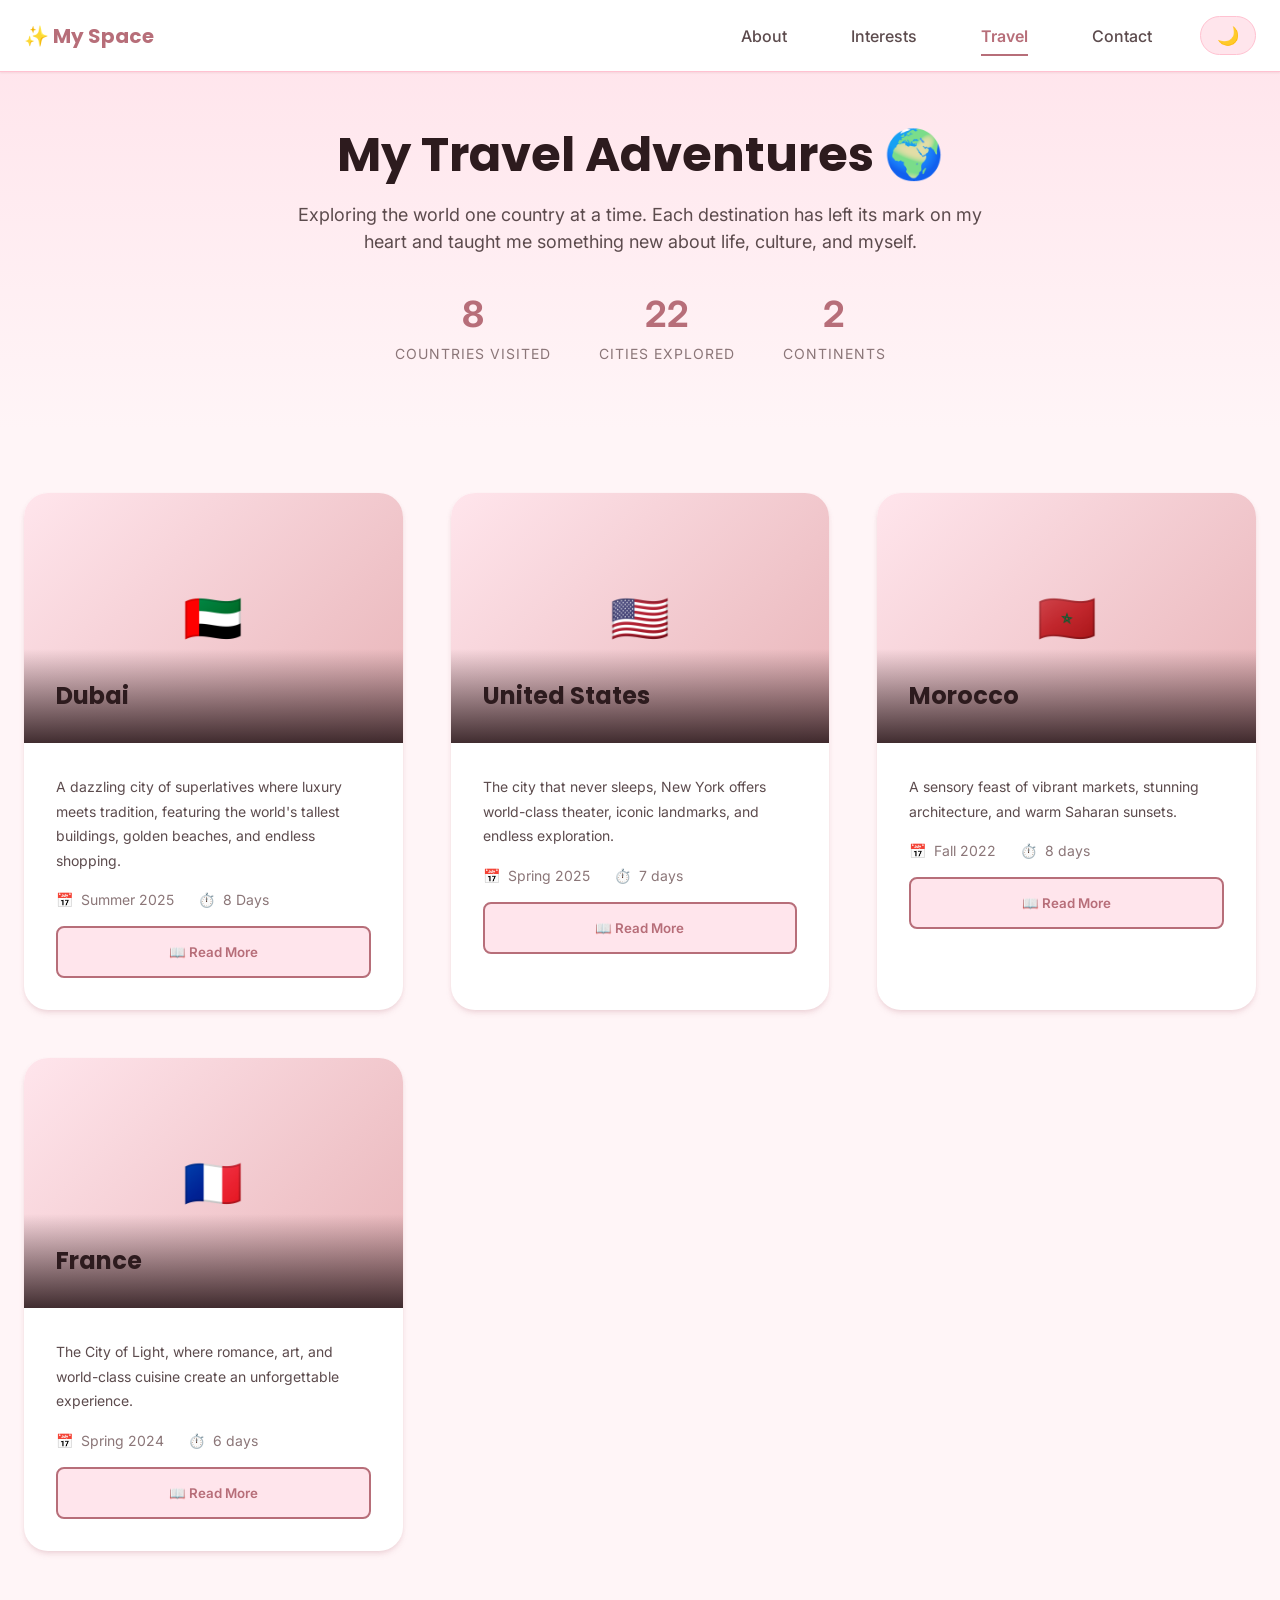
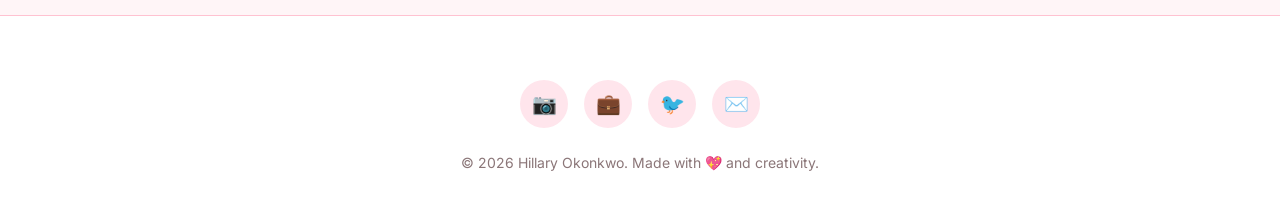
==== pages/travel.html @ cbbed41f "inintial commit" ====
<!DOCTYPE html>
<html lang="en" data-theme="light">
<head>
  <meta charset="UTF-8">
  <meta name="viewport" content="width=device-width, initial-scale=1.0">
  <meta name="description" content="Follow my travel adventures around the world - from bustling cities to serene landscapes.">
  <title>My Travel Adventures - Personal Website</title>
  
  <!-- Stylesheets -->
  <link rel="stylesheet" href="../css/variables.css">
  <link rel="stylesheet" href="../css/global.css">
  <link rel="stylesheet" href="../css/components.css">
  <link rel="stylesheet" href="../css/animations.css">
  <link rel="stylesheet" href="../css/pages/travel.css">
  
  <!-- Favicon -->
  <link rel="icon" href="data:image/svg+xml,<svg xmlns='http://www.w3.org/2000/svg' viewBox='0 0 100 100'><text y='.9em' font-size='90'>🌸</text></svg>">
</head>
<body>
  
  <!-- Navigation -->
  <nav class="navbar">
    <div class="container">
      <a href="../index.html" class="navbar-brand">✨ My Space</a>
      
      <ul class="navbar-nav">
        <li><a href="../index.html" class="nav-link">About</a></li>
        <li><a href="interests.html" class="nav-link">Interests</a></li>
        <li><a href="travel.html" class="nav-link active">Travel</a></li>
        <li><a href="contact.html" class="nav-link">Contact</a></li>
        <li>
          <button class="theme-toggle" aria-label="Toggle dark mode">
            <span class="theme-toggle-icon">🌙</span>
          </button>
        </li>
      </ul>
      
      <button class="mobile-menu-toggle" aria-label="Toggle mobile menu">
        <span class="menu-icon">☰</span>
      </button>
    </div>
  </nav>
  
  <!-- Travel Intro -->
  <section class="travel-intro">
    <div class="container">
      <h1 class="fade-in">My Travel Adventures 🌍</h1>
      <p class="fade-in">
        Exploring the world one country at a time. Each destination has left its mark on my heart and taught me something new about life, culture, and myself.
      </p>
      
      <div class="travel-stats fade-in">
        <div class="travel-stat">
          <span class="stat-number" data-count="12">0</span>
          <span class="stat-label">Countries Visited</span>
        </div>
        <div class="travel-stat">
          <span class="stat-number" data-count="32">0</span>
          <span class="stat-label">Cities Explored</span>
        </div>
        <div class="travel-stat">
          <span class="stat-number" data-count="4">0</span>
          <span class="stat-label">Continents</span>
        </div>
      </div>
    </div>
  </section>
  
  <!-- Countries Section -->
  <section class="countries-section">
    <div class="container">
      <div class="countries-grid" data-stagger>
        
        <!-- Country Card 1: Japan -->
        <div class="country-card">
          <div class="country-card-header">
            <div class="country-flag">🇦🇪</div>
            <div class="country-header-overlay">
              <h3 class="country-name">Dubai</h3>
            </div>
          </div>
          <div class="country-card-body">
            <p class="country-summary">
              A dazzling city of superlatives where luxury meets tradition, featuring the world's tallest buildings, golden beaches, and endless shopping.
            </p>
            <div class="country-meta">
              <span class="meta-item"><span class="meta-icon">📅</span> Summer 2025</span>
              <span class="meta-item"><span class="meta-icon">⏱️</span> 8 Days</span>
            </div>
            <button class="expand-btn">📖 Read More</button>
          </div>
          
          <div class="country-details">
            <div class="country-content">
              <div class="country-gallery">
                <div class="country-gallery-item">�️</div>
                <div class="country-gallery-item">🏖️</div>
                <div class="country-gallery-item">🛍️</div>
                <div class="country-gallery-item">🌆</div>
                <div class="country-gallery-item">🏜️</div>
              </div>
              
              <div class="country-blog">
                <h3>My Dubai Journey</h3>
                <div class="blog-post">
                  <p class="blog-date">📅 August 2025</p>
                  <div class="blog-content">
                    <p>
                      Dubai exceeded every expectation I had. From the moment I stepped off the plane, I was immersed in a city that honors both tradition and innovation. The bustling streets, with their modern architecture and endless energy, contrasted beautifully with the serene desert landscapes.
                    </p>
                    <p>
                      The towering skyscrapers, luxurious shopping malls, and vibrant nightlife showcased the city's modernity, while the historic souks, traditional dhow boats, and cultural festivals highlighted its rich heritage. I explored the iconic Burj Khalifa, wandered through the enchanting Al Fahidi Historic District, and experienced the thrill of a desert safari.
                    </p>
                    <p>
                      The highlight of my trip was experiencing the desert safari. Dune bashing across golden sands, riding camels at sunset, and enjoying a traditional BBQ dinner under the stars while watching belly dancing performances was unforgettable. The hospitality and warmth of the Emirati people made every moment special.
                    </p>
                    <p>
                      Dubai taught me that innovation and tradition can coexist beautifully. From the futuristic architecture to the preserved heritage sites, every experience was remarkable. I left with amazing memories, countless photos, and a deep appreciation for this extraordinary city. I can't wait to return!
                    </p>
                  </div>
                </div>
              </div>
            </div>
          </div>
        </div>
        
        <!-- Country Card 2: United States -->
        <div class="country-card">
          <div class="country-card-header">
            <div class="country-flag">🇺🇸</div>
            <div class="country-header-overlay">
              <h3 class="country-name">United States</h3>
            </div>
          </div>
          <div class="country-card-body">
            <p class="country-summary">
              The city that never sleeps, New York offers world-class theater, iconic landmarks, and endless exploration.
            </p>
            <div class="country-meta">
              <span class="meta-item"><span class="meta-icon">📅</span> Spring 2025</span>
              <span class="meta-item"><span class="meta-icon">⏱️</span> 7 days</span>
            </div>
            <button class="expand-btn">📖 Read More</button>
          </div>
          
          <div class="country-details">
            <div class="country-content">
              <div class="country-gallery">
                <div class="country-gallery-item">🗽</div>
                <div class="country-gallery-item">🎭</div>
                <div class="country-gallery-item">🍎</div>
                <div class="country-gallery-item">🏙️</div>
              </div>
              
              <div class="country-blog">
                <h3>The Magic of New York City</h3>
                <div class="blog-post">
                  <p class="blog-date">📅 Spring 2025</p>
                  <div class="blog-content">
                    <p>
                      New York City exceeded every expectation! From the moment I arrived, the energy was electric. I started with the classic tourist activities—visiting the Statue of Liberty and Ellis Island, walking across the Brooklyn Bridge at sunset, and taking in the breathtaking views from the Top of the Rock. Times Square at night was overwhelming in the best way, with its dazzling lights and buzzing crowds.
                    </p>
                    <p>
                      The highlight of my trip was experiencing Broadway! I saw two incredible shows—a musical that had me singing for days and a powerful drama that moved me to tears. There's something magical about sitting in those historic theaters, feeling the energy of live performance. I also explored the Museum of Modern Art and the Metropolitan Museum of Art, getting lost in their vast collections for hours.
                    </p>
                    <p>
                      Beyond the famous landmarks, I loved discovering the city's neighborhoods—the charm of Greenwich Village, the vibrant energy of SoHo, and the diverse food scene everywhere I turned. From grabbing a New York-style pizza slice to dining at rooftop restaurants with skyline views, every meal was an experience. New York truly is the city where dreams are made, and I can't wait to return!
                    </p>
                  </div>
                </div>
              </div>
            </div>
          </div>
        </div>
        
        <!-- Country Card 3: Morocco -->
        <div class="country-card">
          <div class="country-card-header">
            <div class="country-flag">🇲🇦</div>
            <div class="country-header-overlay">
              <h3 class="country-name">Morocco</h3>
            </div>
          </div>
          <div class="country-card-body">
            <p class="country-summary">
              A sensory feast of vibrant markets, stunning architecture, and warm Saharan sunsets.
            </p>
            <div class="country-meta">
              <span class="meta-item"><span class="meta-icon">📅</span> Fall 2022</span>
              <span class="meta-item"><span class="meta-icon">⏱️</span> 8 days</span>
            </div>
            <button class="expand-btn">📖 Read More</button>
          </div>
          
          <div class="country-details">
            <div class="country-content">
              <div class="country-gallery">
                <div class="country-gallery-item">🕌</div>
                <div class="country-gallery-item">🐪</div>
                <div class="country-gallery-item">🏜️</div>
                <div class="country-gallery-item">🫖</div>
              </div>
              
              <div class="country-blog">
                <h3>Moroccan Magic</h3>
                <div class="blog-post">
                  <p class="blog-date">📅 January 2024</p>
                  <div class="blog-content">
                    <p>
                      Morocco awakened all my senses. The bustling souks of Marrakech with their spices, textiles, and endless treasures were an adventure in themselves. Getting lost in the medina's labyrinth became my favorite pastime—every turn revealed a new wonder, from ornate doors to hidden riads.
                    </p>
                    <p>
                      The highlight was spending a night in the Sahara Desert. Riding camels at sunset, watching the dunes change color, and sleeping under a blanket of stars was humbling and magical. The silence of the desert was profound, broken only by the wind and the crackling of the campfire as we shared mint tea with Berber guides.
                    </p>
                    <p>
                      In Chefchaouen, the blue city nestled in the Rif Mountains, I found peace. The blue-washed buildings created a dreamlike atmosphere perfect for photography and reflection. Morocco showed me the beauty of contrasts—ancient and modern, desert and mountains, chaos and serenity. It was a journey I'll treasure forever.
                    </p>
                  </div>
                </div>
              </div>
            </div>
          </div>
        </div>
        
        <!-- Country Card 4: France -->
        <div class="country-card">
          <div class="country-card-header">
            <div class="country-flag">🇫🇷</div>
            <div class="country-header-overlay">
              <h3 class="country-name">France</h3>
            </div>
          </div>
          <div class="country-card-body">
            <p class="country-summary">
              The City of Light, where romance, art, and world-class cuisine create an unforgettable experience.
            </p>
            <div class="country-meta">
              <span class="meta-item"><span class="meta-icon">📅</span> Spring 2024</span>
              <span class="meta-item"><span class="meta-icon">⏱️</span> 6 days</span>
            </div>
            <button class="expand-btn">📖 Read More</button>
          </div>
          
          <div class="country-details">
            <div class="country-content">
              <div class="country-gallery">
                <div class="country-gallery-item">🗼</div>
                <div class="country-gallery-item">🥐</div>
                <div class="country-gallery-item">☕</div>
                <div class="country-gallery-item">🎨</div>
              </div>
              
              <div class="country-blog">
                <h3>Falling in Love with Paris</h3>
                <div class="blog-post">
                  <p class="blog-date">📅 May 2024</p>
                  <div class="blog-content">
                    <p>
                      Paris stole my heart from the moment I arrived. The city exudes romance and elegance at every corner—from the charming cobblestone streets of Montmartre to the grand boulevards lined with cafés. I spent my first morning climbing to the top of the Eiffel Tower at sunrise, watching the city wake up beneath me, and it was absolutely magical.
                    </p>
                    <p>
                      Art and culture are woven into Paris's DNA. I lost myself wandering through the Louvre for hours, standing before the Mona Lisa and Venus de Milo. The Musée d'Orsay's impressionist collection took my breath away. But beyond the famous museums, I loved discovering hidden galleries in Le Marais and watching street artists create masterpieces along the Seine.
                    </p>
                    <p>
                      The food was a revelation! Fresh croissants and café au lait for breakfast, afternoon wine and cheese in Luxembourg Gardens, and unforgettable dinners in cozy bistros. I strolled along the Champs-Élysées, explored the bohemian vibe of Saint-Germain-des-Prés, and watched the Eiffel Tower sparkle at night. Paris taught me to slow down, savor every moment, and embrace the art of living beautifully. C'est magnifique!
                    </p>
                  </div>
                </div>
              </div>
            </div>
          </div>
        </div>
        
      </div>
    </div>
  </section>
  
  <!-- Full-screen Image Viewer -->
  <div class="image-viewer" id="imageViewer">
    <button class="viewer-close" aria-label="Close image viewer">&times;</button>
    <img src="" alt="Gallery image" class="viewer-image" id="viewerImage">
  </div>
  
  <!-- Footer -->
  <footer class="footer">
    <div class="container footer-content">
      <div class="social-links">
        <a href="#" class="social-link" aria-label="Instagram">📷</a>
        <a href="#" class="social-link" aria-label="LinkedIn">💼</a>
        <a href="#" class="social-link" aria-label="Twitter">🐦</a>
        <a href="#" class="social-link" aria-label="Email">✉️</a>
      </div>
      <p class="footer-text">
        © 2026 Hillary Okonkwo. Made with 💖 and creativity.
      </p>
    </div>
  </footer>
  
  <!-- Scripts -->
  <script src="../js/nav.js"></script>
  <script src="../js/theme.js"></script>
  <script src="../js/animations.js"></script>
  <script src="../js/travel.js"></script>
</body>
</html>
---- css/variables.css ----
/* Design System - CSS Custom Properties */
:root {
  /* Rose Gold / Blush Color Palette - Light Mode */
  --color-primary: #B76E79;
  --color-primary-light: #E8B4B8;
  --color-primary-dark: #8B5663;
  
  --color-accent: #D4AF37; /* Gold accent */
  --color-accent-light: #F4E5B8;
  
  --color-background: #FFF5F7;
  --color-surface: #FFFFFF;
  --color-surface-elevated: #FFE5EC;
  
  --color-text-primary: #2D1B1E;
  --color-text-secondary: #5C4B4D;
  --color-text-tertiary: #8B7678;
  
  --color-border: #FFC2D1;
  --color-shadow: rgba(183, 110, 121, 0.15);
  
  /* Typography */
  --font-family-primary: 'Poppins', -apple-system, BlinkMacSystemFont, 'Segoe UI', sans-serif;
  --font-family-secondary: 'Inter', -apple-system, BlinkMacSystemFont, 'Segoe UI', sans-serif;
  
  --font-size-xs: 0.75rem;    /* 12px */
  --font-size-sm: 0.875rem;   /* 14px */
  --font-size-base: 1rem;     /* 16px */
  --font-size-lg: 1.125rem;   /* 18px */
  --font-size-xl: 1.25rem;    /* 20px */
  --font-size-2xl: 1.5rem;    /* 24px */
  --font-size-3xl: 1.875rem;  /* 30px */
  --font-size-4xl: 2.25rem;   /* 36px */
  --font-size-5xl: 3rem;      /* 48px */
  
  --font-weight-normal: 400;
  --font-weight-medium: 500;
  --font-weight-semibold: 600;
  --font-weight-bold: 700;
  
  --line-height-tight: 1.25;
  --line-height-normal: 1.5;
  --line-height-relaxed: 1.75;
  
  /* Spacing Scale */
  --spacing-xs: 0.25rem;   /* 4px */
  --spacing-sm: 0.5rem;    /* 8px */
  --spacing-md: 1rem;      /* 16px */
  --spacing-lg: 1.5rem;    /* 24px */
  --spacing-xl: 2rem;      /* 32px */
  --spacing-2xl: 3rem;     /* 48px */
  --spacing-3xl: 4rem;     /* 64px */
  --spacing-4xl: 6rem;     /* 96px */
  
  /* Border Radius */
  --radius-sm: 0.25rem;    /* 4px */
  --radius-md: 0.5rem;     /* 8px */
  --radius-lg: 1rem;       /* 16px */
  --radius-xl: 1.5rem;     /* 24px */
  --radius-full: 9999px;
  
  /* Shadows */
  --shadow-sm: 0 1px 2px 0 var(--color-shadow);
  --shadow-md: 0 4px 6px -1px var(--color-shadow), 0 2px 4px -1px var(--color-shadow);
  --shadow-lg: 0 10px 15px -3px var(--color-shadow), 0 4px 6px -2px var(--color-shadow);
  --shadow-xl: 0 20px 25px -5px var(--color-shadow), 0 10px 10px -5px var(--color-shadow);
  
  /* Transitions */
  --transition-fast: 150ms ease-in-out;
  --transition-base: 250ms ease-in-out;
  --transition-slow: 350ms ease-in-out;
  
  /* Layout */
  --max-width-sm: 640px;
  --max-width-md: 768px;
  --max-width-lg: 1024px;
  --max-width-xl: 1280px;
  --max-width-2xl: 1536px;
  
  /* Z-index Scale */
  --z-dropdown: 1000;
  --z-sticky: 1100;
  --z-fixed: 1200;
  --z-modal-backdrop: 1300;
  --z-modal: 1400;
  --z-popover: 1500;
  --z-tooltip: 1600;
}

/* Dark Mode Theme */
[data-theme="dark"] {
  --color-primary: #D4A5A5;
  --color-primary-light: #B08989;
  --color-primary-dark: #E8B4B8;
  
  --color-accent: #D4AF37;
  --color-accent-light: #C4A047;
  
  --color-background: #2D1B1E;
  --color-surface: #3D2A2D;
  --color-surface-elevated: #4A2C31;
  
  --color-text-primary: #F5E6E8;
  --color-text-secondary: #D4C4C6;
  --color-text-tertiary: #A89698;
  
  --color-border: #5C4346;
  --color-shadow: rgba(0, 0, 0, 0.3);
}

/* Smooth theme transition */
* {
  transition: background-color var(--transition-base),
              color var(--transition-base),
              border-color var(--transition-base);
}
---- css/global.css ----
/* Global Styles & Reset */

/* Import Google Fonts */
@import url('https://fonts.googleapis.com/css2?family=Inter:wght@400;500;600;700&family=Poppins:wght@400;500;600;700;800&display=swap');

/* Box Sizing Reset */
*,
*::before,
*::after {
  box-sizing: border-box;
  margin: 0;
  padding: 0;
}

/* Root Styles */
html {
  font-size: 16px;
  scroll-behavior: smooth;
  -webkit-font-smoothing: antialiased;
  -moz-osx-font-smoothing: grayscale;
}

body {
  font-family: var(--font-family-secondary);
  font-size: var(--font-size-base);
  font-weight: var(--font-weight-normal);
  line-height: var(--line-height-normal);
  color: var(--color-text-primary);
  background-color: var(--color-background);
  min-height: 100vh;
  overflow-x: hidden;
}

/* Typography */
h1, h2, h3, h4, h5, h6 {
  font-family: var(--font-family-primary);
  font-weight: var(--font-weight-bold);
  line-height: var(--line-height-tight);
  color: var(--color-text-primary);
  margin-bottom: var(--spacing-md);
}

h1 {
  font-size: var(--font-size-5xl);
  font-weight: var(--font-weight-bold);
}

h2 {
  font-size: var(--font-size-4xl);
  font-weight: var(--font-weight-bold);
}

h3 {
  font-size: var(--font-size-3xl);
  font-weight: var(--font-weight-semibold);
}

h4 {
  font-size: var(--font-size-2xl);
  font-weight: var(--font-weight-semibold);
}

h5 {
  font-size: var(--font-size-xl);
  font-weight: var(--font-weight-medium);
}

h6 {
  font-size: var(--font-size-lg);
  font-weight: var(--font-weight-medium);
}

p {
  margin-bottom: var(--spacing-md);
  color: var(--color-text-secondary);
}

a {
  color: var(--color-primary);
  text-decoration: none;
  transition: color var(--transition-fast);
}

a:hover {
  color: var(--color-primary-dark);
}

/* Lists */
ul, ol {
  list-style: none;
}

/* Images */
img {
  max-width: 100%;
  height: auto;
  display: block;
}

/* Buttons Reset */
button {
  background: none;
  border: none;
  font-family: inherit;
  cursor: pointer;
}

/* Container */
.container {
  width: 100%;
  max-width: var(--max-width-xl);
  margin: 0 auto;
  padding: 0 var(--spacing-lg);
}

.container-sm {
  max-width: var(--max-width-sm);
}

.container-md {
  max-width: var(--max-width-md);
}

.container-lg {
  max-width: var(--max-width-lg);
}

/* Section Spacing */
section {
  padding: var(--spacing-4xl) 0;
}

/* Utility Classes */
.text-center {
  text-align: center;
}

.text-primary {
  color: var(--color-primary);
}

.text-secondary {
  color: var(--color-text-secondary);
}

.text-tertiary {
  color: var(--color-text-tertiary);
}

.mb-0 { margin-bottom: 0; }
.mb-sm { margin-bottom: var(--spacing-sm); }
.mb-md { margin-bottom: var(--spacing-md); }
.mb-lg { margin-bottom: var(--spacing-lg); }
.mb-xl { margin-bottom: var(--spacing-xl); }
.mb-2xl { margin-bottom: var(--spacing-2xl); }

.mt-0 { margin-top: 0; }
.mt-sm { margin-top: var(--spacing-sm); }
.mt-md { margin-top: var(--spacing-md); }
.mt-lg { margin-top: var(--spacing-lg); }
.mt-xl { margin-top: var(--spacing-xl); }
.mt-2xl { margin-top: var(--spacing-2xl); }

/* Fade In Animation (used by Intersection Observer) */
.fade-in {
  opacity: 0;
  transform: translateY(30px);
  transition: opacity 0.6s ease-out, transform 0.6s ease-out;
}

.fade-in.visible {
  opacity: 1;
  transform: translateY(0);
}

/* Slide In Animations */
.slide-in-left {
  opacity: 0;
  transform: translateX(-50px);
  transition: opacity 0.6s ease-out, transform 0.6s ease-out;
}

.slide-in-left.visible {
  opacity: 1;
  transform: translateX(0);
}

.slide-in-right {
  opacity: 0;
  transform: translateX(50px);
  transition: opacity 0.6s ease-out, transform 0.6s ease-out;
}

.slide-in-right.visible {
  opacity: 1;
  transform: translateX(0);
}

/* Responsive Typography */
@media (max-width: 768px) {
  html {
    font-size: 14px;
  }
  
  h1 {
    font-size: var(--font-size-4xl);
  }
  
  h2 {
    font-size: var(--font-size-3xl);
  }
  
  h3 {
    font-size: var(--font-size-2xl);
  }
  
  section {
    padding: var(--spacing-3xl) 0;
  }
}

@media (max-width: 480px) {
  .container {
    padding: 0 var(--spacing-md);
  }
}
---- css/components.css ----
/* Reusable Components */

/* Navigation */
.navbar {
  position: fixed;
  top: 0;
  left: 0;
  right: 0;
  background-color: var(--color-surface);
  border-bottom: 1px solid var(--color-border);
  z-index: var(--z-fixed);
  box-shadow: var(--shadow-sm);
  transition: transform var(--transition-base);
}

.navbar .container {
  display: flex;
  justify-content: space-between;
  align-items: center;
  padding-top: var(--spacing-md);
  padding-bottom: var(--spacing-md);
}

.navbar-brand {
  font-family: var(--font-family-primary);
  font-size: var(--font-size-xl);
  font-weight: var(--font-weight-bold);
  color: var(--color-primary);
  text-decoration: none;
}

.navbar-nav {
  display: flex;
  gap: var(--spacing-xl);
  align-items: center;
}

.nav-link {
  font-weight: var(--font-weight-medium);
  color: var(--color-text-secondary);
  padding: var(--spacing-sm) var(--spacing-md);
  border-radius: var(--radius-md);
  transition: all var(--transition-fast);
  position: relative;
}

.nav-link:hover {
  color: var(--color-primary);
  background-color: var(--color-surface-elevated);
}

.nav-link.active {
  color: var(--color-primary);
  font-weight: var(--font-weight-semibold);
}

.nav-link.active::after {
  content: '';
  position: absolute;
  bottom: -2px;
  left: var(--spacing-md);
  right: var(--spacing-md);
  height: 2px;
  background-color: var(--color-primary);
}

/* Theme Toggle Button */
.theme-toggle {
  background-color: var(--color-surface-elevated);
  border: 1px solid var(--color-border);
  border-radius: var(--radius-full);
  padding: var(--spacing-sm) var(--spacing-md);
  display: flex;
  align-items: center;
  gap: var(--spacing-sm);
  cursor: pointer;
  transition: all var(--transition-fast);
}

.theme-toggle:hover {
  background-color: var(--color-primary-light);
  border-color: var(--color-primary);
  transform: scale(1.05);
}

.theme-toggle-icon {
  font-size: var(--font-size-lg);
}

/* Mobile Menu Toggle */
.mobile-menu-toggle {
  display: none;
  background: none;
  border: none;
  cursor: pointer;
  padding: var(--spacing-sm);
  color: var(--color-text-primary);
  font-size: var(--font-size-2xl);
}

/* Buttons */
.btn {
  display: inline-flex;
  align-items: center;
  justify-content: center;
  gap: var(--spacing-sm);
  padding: var(--spacing-md) var(--spacing-xl);
  border-radius: var(--radius-md);
  font-family: var(--font-family-primary);
  font-size: var(--font-size-base);
  font-weight: var(--font-weight-semibold);
  text-decoration: none;
  cursor: pointer;
  transition: all var(--transition-fast);
  border: none;
  overflow: hidden;
  position: relative;
}

.btn-primary {
  background-color: var(--color-primary);
  color: white;
}

.btn-primary:hover {
  background-color: var(--color-primary-dark);
  transform: translateY(-2px);
  box-shadow: var(--shadow-lg);
}

.btn-secondary {
  background-color: var(--color-surface-elevated);
  color: var(--color-primary);
  border: 2px solid var(--color-primary);
}

.btn-secondary:hover {
  background-color: var(--color-primary);
  color: white;
  transform: translateY(-2px);
  box-shadow: var(--shadow-lg);
}

.btn-outline {
  background-color: transparent;
  color: var(--color-primary);
  border: 2px solid var(--color-primary);
}

.btn-outline:hover {
  background-color: var(--color-primary);
  color: white;
}

/* Ripple Effect */
.btn::before {
  content: '';
  position: absolute;
  top: 50%;
  left: 50%;
  width: 0;
  height: 0;
  border-radius: 50%;
  background: rgba(255, 255, 255, 0.5);
  transform: translate(-50%, -50%);
  transition: width 0.6s, height 0.6s;
}

.btn:active::before {
  width: 300px;
  height: 300px;
}

/* Cards */
.card {
  background-color: var(--color-surface);
  border-radius: var(--radius-lg);
  overflow: hidden;
  box-shadow: var(--shadow-md);
  transition: all var(--transition-base);
  cursor: pointer;
}

.card:hover {
  transform: translateY(-8px);
  box-shadow: var(--shadow-xl);
}

.card-image {
  width: 100%;
  height: 250px;
  object-fit: cover;
  transition: transform var(--transition-slow);
}

.card:hover .card-image {
  transform: scale(1.1);
}

.card-image-wrapper {
  overflow: hidden;
  position: relative;
}

.card-overlay {
  position: absolute;
  top: 0;
  left: 0;
  right: 0;
  bottom: 0;
  background: linear-gradient(to top, rgba(45, 27, 30, 0.8), transparent);
  opacity: 0;
  transition: opacity var(--transition-base);
  display: flex;
  align-items: flex-end;
  padding: var(--spacing-lg);
}

.card:hover .card-overlay {
  opacity: 1;
}

.card-body {
  padding: var(--spacing-lg);
}

.card-title {
  font-size: var(--font-size-xl);
  font-weight: var(--font-weight-semibold);
  color: var(--color-text-primary);
  margin-bottom: var(--spacing-sm);
}

.card-text {
  color: var(--color-text-secondary);
  font-size: var(--font-size-sm);
  line-height: var(--line-height-relaxed);
}

/* Modal */
.modal {
  display: none;
  position: fixed;
  top: 0;
  left: 0;
  right: 0;
  bottom: 0;
  z-index: var(--z-modal);
  align-items: center;
  justify-content: center;
  padding: var(--spacing-lg);
}

.modal.active {
  display: flex;
}

.modal-backdrop {
  position: absolute;
  top: 0;
  left: 0;
  right: 0;
  bottom: 0;
  background-color: rgba(45, 27, 30, 0.8);
  backdrop-filter: blur(4px);
  z-index: var(--z-modal-backdrop);
}

.modal-content {
  position: relative;
  background-color: var(--color-surface);
  border-radius: var(--radius-xl);
  max-width: var(--max-width-lg);
  width: 100%;
  max-height: 90vh;
  overflow-y: auto;
  z-index: var(--z-modal);
  box-shadow: var(--shadow-xl);
  animation: modalSlideIn 0.3s ease-out;
}

@keyframes modalSlideIn {
  from {
    opacity: 0;
    transform: translateY(-50px) scale(0.9);
  }
  to {
    opacity: 1;
    transform: translateY(0) scale(1);
  }
}

.modal-header {
  padding: var(--spacing-xl);
  border-bottom: 1px solid var(--color-border);
  display: flex;
  justify-content: space-between;
  align-items: center;
}

.modal-title {
  font-size: var(--font-size-2xl);
  margin: 0;
}

.modal-close {
  background: none;
  border: none;
  font-size: var(--font-size-3xl);
  color: var(--color-text-tertiary);
  cursor: pointer;
  padding: 0;
  width: 32px;
  height: 32px;
  display: flex;
  align-items: center;
  justify-content: center;
  border-radius: var(--radius-md);
  transition: all var(--transition-fast);
}

.modal-close:hover {
  background-color: var(--color-surface-elevated);
  color: var(--color-text-primary);
}

.modal-body {
  padding: var(--spacing-xl);
}

/* Footer */
.footer {
  background-color: var(--color-surface);
  border-top: 1px solid var(--color-border);
  padding: var(--spacing-3xl) 0 var(--spacing-xl);
  margin-top: auto;
}

.footer-content {
  display: flex;
  flex-direction: column;
  align-items: center;
  gap: var(--spacing-lg);
  text-align: center;
}

.social-links {
  display: flex;
  gap: var(--spacing-md);
}

.social-link {
  display: flex;
  align-items: center;
  justify-content: center;
  width: 48px;
  height: 48px;
  border-radius: var(--radius-full);
  background-color: var(--color-surface-elevated);
  color: var(--color-primary);
  font-size: var(--font-size-xl);
  transition: all var(--transition-fast);
}

.social-link:hover {
  background-color: var(--color-primary);
  color: white;
  transform: translateY(-4px) rotate(5deg);
}

.footer-text {
  color: var(--color-text-tertiary);
  font-size: var(--font-size-sm);
}

/* Responsive Design */
@media (max-width: 768px) {
  .navbar-nav {
    position: fixed;
    top: 61px;
    left: 0;
    right: 0;
    background-color: var(--color-surface);
    border-bottom: 1px solid var(--color-border);
    flex-direction: column;
    gap: 0;
    padding: var(--spacing-md) 0;
    transform: translateY(-100%);
    opacity: 0;
    pointer-events: none;
    transition: all var(--transition-base);
    box-shadow: var(--shadow-lg);
  }
  
  .navbar-nav.active {
    transform: translateY(0);
    opacity: 1;
    pointer-events: all;
  }
  
  .nav-link {
    width: 100%;
    padding: var(--spacing-md) var(--spacing-lg);
    border-radius: 0;
  }
  
  .mobile-menu-toggle {
    display: block;
  }
  
  .card-image {
    height: 200px;
  }
  
  .modal-content {
    margin: var(--spacing-md);
  }
}
---- css/animations.css ----
/* Animation Keyframes and Utilities */

/* Gradient Animation for Hero Background */
@keyframes gradientShift {
  0% {
    background-position: 0% 50%;
  }
  50% {
    background-position: 100% 50%;
  }
  100% {
    background-position: 0% 50%;
  }
}

.animated-gradient {
  background: linear-gradient(
    -45deg,
    var(--color-primary-light),
    var(--color-primary),
    var(--color-accent-light),
    var(--color-primary-light)
  );
  background-size: 400% 400%;
  animation: gradientShift 15s ease infinite;
}

/* Floating Animation */
@keyframes float {
  0%, 100% {
    transform: translateY(0px);
  }
  50% {
    transform: translateY(-20px);
  }
}

.float {
  animation: float 6s ease-in-out infinite;
}

/* Pulse Animation */
@keyframes pulse {
  0%, 100% {
    opacity: 1;
  }
  50% {
    opacity: 0.7;
  }
}

.pulse {
  animation: pulse 2s cubic-bezier(0.4, 0, 0.6, 1) infinite;
}

/* Shimmer Loading Effect */
@keyframes shimmer {
  0% {
    background-position: -1000px 0;
  }
  100% {
    background-position: 1000px 0;
  }
}

.shimmer {
  background: linear-gradient(
    to right,
    var(--color-surface-elevated) 0%,
    var(--color-border) 20%,
    var(--color-surface-elevated) 40%,
    var(--color-surface-elevated) 100%
  );
  background-size: 1000px 100%;
  animation: shimmer 2s linear infinite;
}

/* Bounce In */
@keyframes bounceIn {
  0% {
    opacity: 0;
    transform: scale(0.3);
  }
  50% {
    opacity: 1;
    transform: scale(1.05);
  }
  70% {
    transform: scale(0.9);
  }
  100% {
    transform: scale(1);
  }
}

.bounce-in {
  animation: bounceIn 0.6s ease-out;
}

/* Slide Up */
@keyframes slideUp {
  from {
    opacity: 0;
    transform: translateY(50px);
  }
  to {
    opacity: 1;
    transform: translateY(0);
  }
}

.slide-up {
  animation: slideUp 0.6s ease-out;
}

/* Zoom In */
@keyframes zoomIn {
  from {
    opacity: 0;
    transform: scale(0.8);
  }
  to {
    opacity: 1;
    transform: scale(1);
  }
}

.zoom-in {
  animation: zoomIn 0.5s ease-out;
}

/* Rotate In */
@keyframes rotateIn {
  from {
    opacity: 0;
    transform: rotate(-180deg) scale(0.5);
  }
  to {
    opacity: 1;
    transform: rotate(0) scale(1);
  }
}

.rotate-in {
  animation: rotateIn 0.7s ease-out;
}

/* Fade In Delayed (for sequential animations) */
.fade-in-delay-1 {
  animation: fadeIn 0.6s ease-out 0.1s both;
}

.fade-in-delay-2 {
  animation: fadeIn 0.6s ease-out 0.2s both;
}

.fade-in-delay-3 {
  animation: fadeIn 0.6s ease-out 0.3s both;
}

.fade-in-delay-4 {
  animation: fadeIn 0.6s ease-out 0.4s both;
}

@keyframes fadeIn {
  from {
    opacity: 0;
    transform: translateY(20px);
  }
  to {
    opacity: 1;
    transform: translateY(0);
  }
}

/* Hover Lift */
.hover-lift {
  transition: transform var(--transition-base), box-shadow var(--transition-base);
}

.hover-lift:hover {
  transform: translateY(-8px);
  box-shadow: var(--shadow-xl);
}

/* Hover Zoom Image */
.hover-zoom {
  overflow: hidden;
}

.hover-zoom img {
  transition: transform var(--transition-slow);
}

.hover-zoom:hover img {
  transform: scale(1.15);
}

/* Glow Effect on Hover */
.glow-on-hover {
  transition: all var(--transition-base);
}

.glow-on-hover:hover {
  box-shadow: 0 0 20px var(--color-primary-light),
              0 0 40px var(--color-primary-light);
}

/* Text Gradient */
.text-gradient {
  background: linear-gradient(
    135deg,
    var(--color-primary),
    var(--color-accent)
  );
  -webkit-background-clip: text;
  -webkit-text-fill-color: transparent;
  background-clip: text;
}

/* Parallax Container */
.parallax {
  position: relative;
  overflow: hidden;
}

.parallax-layer {
  transition: transform 0.1s ease-out;
}

/* Loading Spinner */
@keyframes spin {
  to {
    transform: rotate(360deg);
  }
}

.spinner {
  width: 40px;
  height: 40px;
  border: 4px solid var(--color-surface-elevated);
  border-top-color: var(--color-primary);
  border-radius: 50%;
  animation: spin 0.8s linear infinite;
}

/* Skeleton Loading */
.skeleton {
  background: linear-gradient(
    90deg,
    var(--color-surface-elevated) 25%,
    var(--color-border) 50%,
    var(--color-surface-elevated) 75%
  );
  background-size: 200% 100%;
  animation: shimmer 1.5s ease-in-out infinite;
  border-radius: var(--radius-md);
}

/* Stagger Animation Delays */
.stagger-1 { animation-delay: 0.1s; }
.stagger-2 { animation-delay: 0.2s; }
.stagger-3 { animation-delay: 0.3s; }
.stagger-4 { animation-delay: 0.4s; }
.stagger-5 { animation-delay: 0.5s; }
.stagger-6 { animation-delay: 0.6s; }

/* Smooth Scroll */
html.smooth-scroll {
  scroll-behavior: smooth;
}

/* Reduce Motion for Accessibility */
@media (prefers-reduced-motion: reduce) {
  *,
  *::before,
  *::after {
    animation-duration: 0.01ms !important;
    animation-iteration-count: 1 !important;
    transition-duration: 0.01ms !important;
    scroll-behavior: auto !important;
  }
}
---- css/pages/travel.css ----
/* Travel Page Styles */

.travel-intro {
  padding: var(--spacing-3xl) 0;
  text-align: center;
  background: linear-gradient(
    to bottom,
    var(--color-surface-elevated),
    var(--color-background)
  );
  margin-top: 61px;
}

.travel-intro h1 {
  margin-bottom: var(--spacing-md);
}

.travel-intro p {
  font-size: var(--font-size-lg);
  color: var(--color-text-secondary);
  max-width: 700px;
  margin: 0 auto;
}

.travel-stats {
  display: flex;
  gap: var(--spacing-2xl);
  justify-content: center;
  margin-top: var(--spacing-xl);
  flex-wrap: wrap;
}

.travel-stat {
  text-align: center;
}

.stat-number {
  font-size: var(--font-size-4xl);
  font-weight: var(--font-weight-bold);
  color: var(--color-primary);
  display: block;
}

.stat-label {
  font-size: var(--font-size-sm);
  color: var(--color-text-tertiary);
  text-transform: uppercase;
  letter-spacing: 1px;
}

/* Country Cards */
.countries-section {
  padding: var(--spacing-3xl) 0;
}

.countries-grid {
  display: grid;
  grid-template-columns: repeat(auto-fill, minmax(350px, 1fr));
  gap: var(--spacing-2xl);
}

.country-card {
  background-color: var(--color-surface);
  border-radius: var(--radius-xl);
  overflow: hidden;
  box-shadow: var(--shadow-md);
  transition: all var(--transition-base);
  cursor: pointer;
}

.country-card:hover {
  transform: translateY(-8px);
  box-shadow: var(--shadow-xl);
}

.country-card-header {
  position: relative;
  height: 250px;
  overflow: hidden;
}

.country-flag {
  width: 100%;
  height: 100%;
  object-fit: cover;
  transition: transform var(--transition-slow);
  background: linear-gradient(
    135deg,
    var(--color-surface-elevated),
    var(--color-primary-light)
  );
  display: flex;
  align-items: center;
  justify-content: center;
  font-size: var(--font-size-5xl);
}

.country-card:hover .country-flag {
  transform: scale(1.1);
}

.country-header-overlay {
  position: absolute;
  bottom: 0;
  left: 0;
  right: 0;
  background: linear-gradient(to top, rgba(45, 27, 30, 0.9), transparent);
  padding: var(--spacing-xl);
  color: white;
}

.country-name {
  font-size: var(--font-size-2xl);
  font-weight: var(--font-weight-bold);
  margin: 0;
}

.country-card-body {
  padding: var(--spacing-xl);
}

.country-summary {
  color: var(--color-text-secondary);
  font-size: var(--font-size-sm);
  line-height: var(--line-height-relaxed);
  margin-bottom: var(--spacing-md);
}

.country-meta {
  display: flex;
  gap: var(--spacing-lg);
  flex-wrap: wrap;
  margin-bottom: var(--spacing-md);
}

.meta-item {
  display: flex;
  align-items: center;
  gap: var(--spacing-sm);
  font-size: var(--font-size-sm);
  color: var(--color-text-tertiary);
}

.meta-icon {
  color: var(--color-primary);
}

.expand-btn {
  width: 100%;
  padding: var(--spacing-md);
  background-color: var(--color-surface-elevated);
  color: var(--color-primary);
  border: 2px solid var(--color-primary);
  border-radius: var(--radius-md);
  font-weight: var(--font-weight-semibold);
  cursor: pointer;
  transition: all var(--transition-fast);
}

.expand-btn:hover {
  background-color: var(--color-primary);
  color: white;
}

/* Expanded Country Details */
.country-details {
  max-height: 0;
  overflow: hidden;
  transition: max-height 0.5s ease-out;
}

.country-details.expanded {
  max-height: 3000px;
  transition: max-height 0.8s ease-in;
}

.country-content {
  padding: var(--spacing-xl);
  border-top: 2px solid var(--color-border);
}

.country-gallery {
  display: grid;
  grid-template-columns: repeat(auto-fill, minmax(200px, 1fr));
  gap: var(--spacing-md);
  margin-bottom: var(--spacing-xl);
}

.country-gallery-item {
  width: 100%;
  height: 200px;
  object-fit: cover;
  border-radius: var(--radius-md);
  cursor: pointer;
  transition: all var(--transition-base);
  background: linear-gradient(
    135deg,
    var(--color-surface-elevated),
    var(--color-primary-light)
  );
  display: flex;
  align-items: center;
  justify-content: center;
  font-size: var(--font-size-3xl);
  color: var(--color-primary);
}

.country-gallery-item:hover {
  transform: scale(1.05);
  box-shadow: var(--shadow-lg);
}

.country-blog {
  margin-top: var(--spacing-xl);
}

.country-blog h3 {
  font-size: var(--font-size-2xl);
  margin-bottom: var(--spacing-lg);
  color: var(--color-text-primary);
}

.blog-post {
  background-color: var(--color-background);
  padding: var(--spacing-lg);
  border-radius: var(--radius-lg);
  border-left: 4px solid var(--color-primary);
}

.blog-date {
  font-size: var(--font-size-sm);
  color: var(--color-text-tertiary);
  margin-bottom: var(--spacing-md);
  display: flex;
  align-items: center;
  gap: var(--spacing-sm);
}

.blog-content {
  color: var(--color-text-secondary);
  line-height: var(--line-height-relaxed);
  font-size: var(--font-size-base);
}

.blog-content p {
  margin-bottom: var(--spacing-md);
}

.blog-content p:last-child {
  margin-bottom: 0;
}

/* Full-screen Image Viewer */
.image-viewer {
  display: none;
  position: fixed;
  top: 0;
  left: 0;
  right: 0;
  bottom: 0;
  background-color: rgba(45, 27, 30, 0.95);
  z-index: var(--z-modal);
  align-items: center;
  justify-content: center;
  padding: var(--spacing-xl);
}

.image-viewer.active {
  display: flex;
}

.viewer-image {
  max-width: 90%;
  max-height: 90vh;
  object-fit: contain;
  border-radius: var(--radius-lg);
  box-shadow: var(--shadow-xl);
}

.viewer-close {
  position: absolute;
  top: var(--spacing-xl);
  right: var(--spacing-xl);
  background-color: var(--color-surface);
  color: var(--color-text-primary);
  border: none;
  width: 48px;
  height: 48px;
  border-radius: var(--radius-full);
  font-size: var(--font-size-2xl);
  cursor: pointer;
  transition: all var(--transition-fast);
  display: flex;
  align-items: center;
  justify-content: center;
}

.viewer-close:hover {
  background-color: var(--color-primary);
  color: white;
  transform: rotate(90deg);
}

/* Responsive Design */
@media (max-width: 768px) {
  .travel-intro {
    padding: var(--spacing-2xl) 0;
  }
  
  .travel-stats {
    gap: var(--spacing-lg);
  }
  
  .countries-grid {
    grid-template-columns: 1fr;
    gap: var(--spacing-xl);
  }
  
  .country-card-header {
    height: 200px;
  }
  
  .country-gallery {
    grid-template-columns: repeat(auto-fill, minmax(150px, 1fr));
  }
  
  .country-gallery-item {
    height: 150px;
  }
}
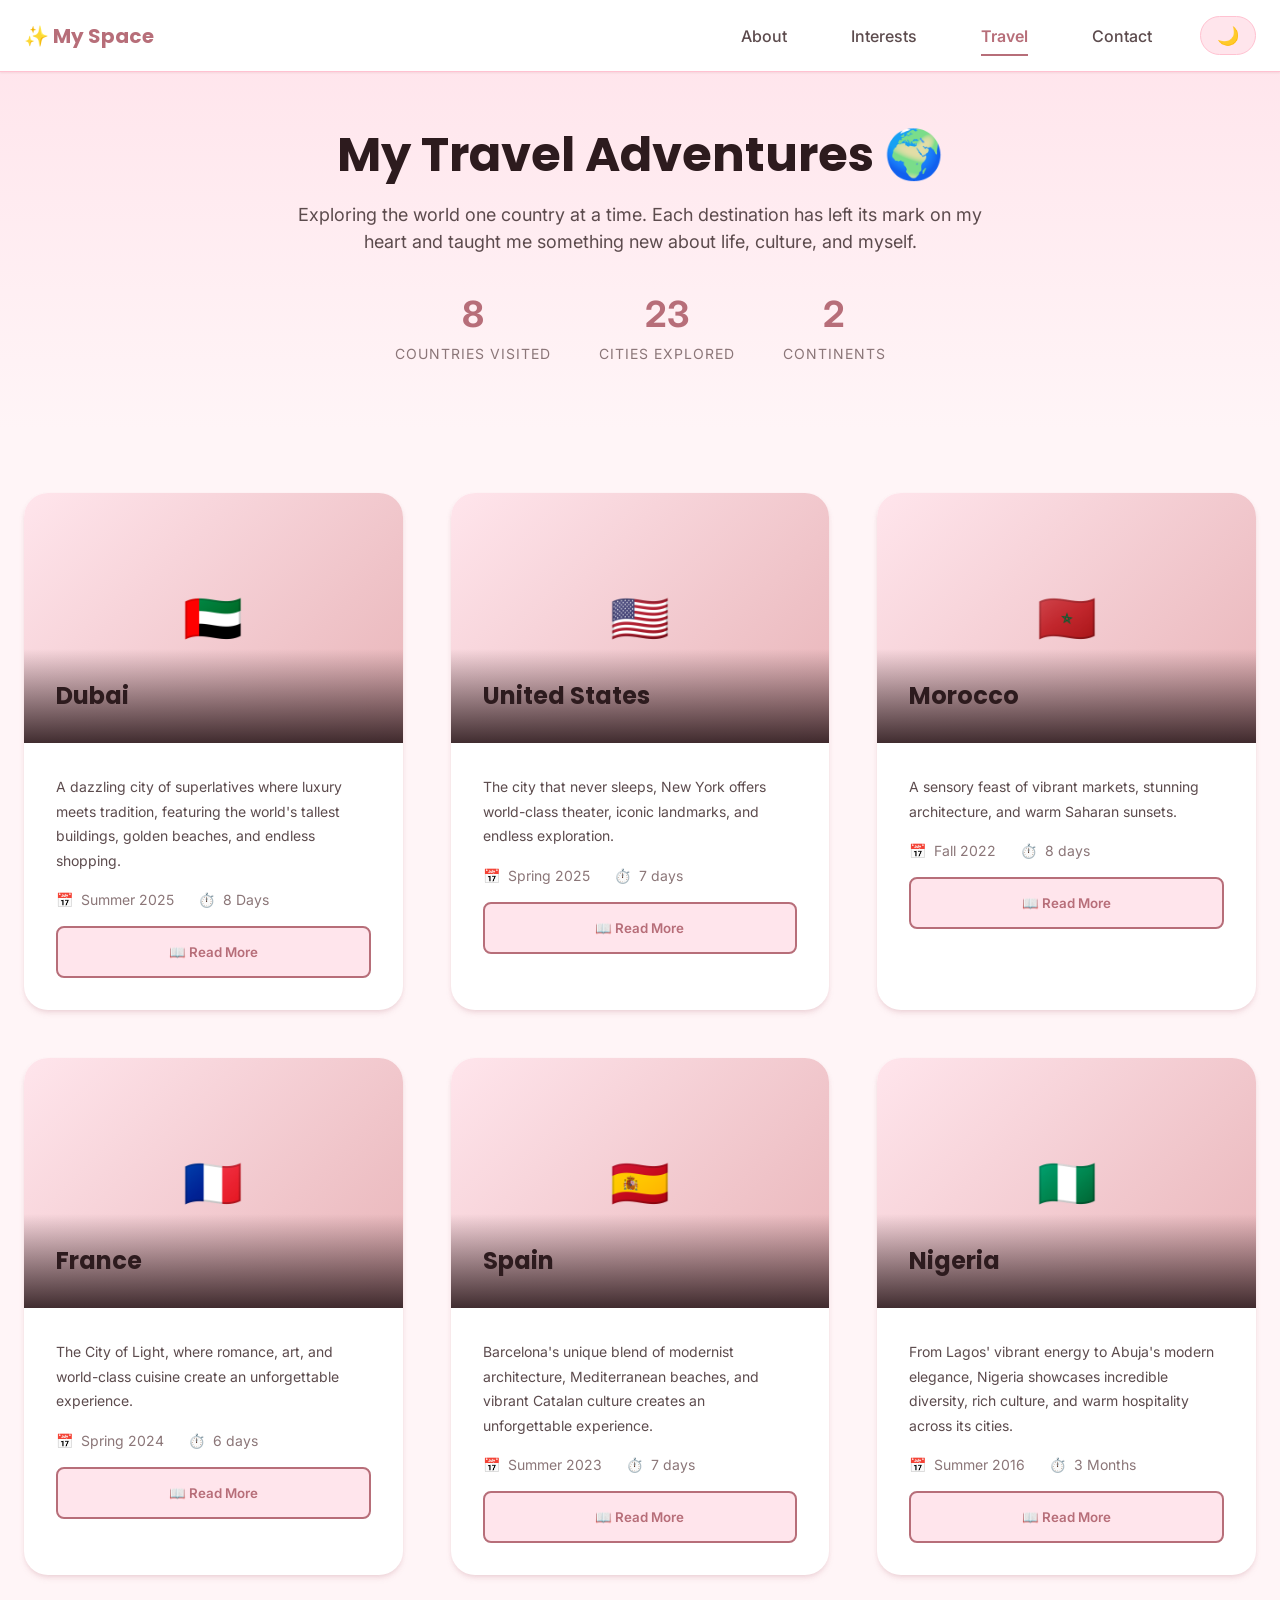
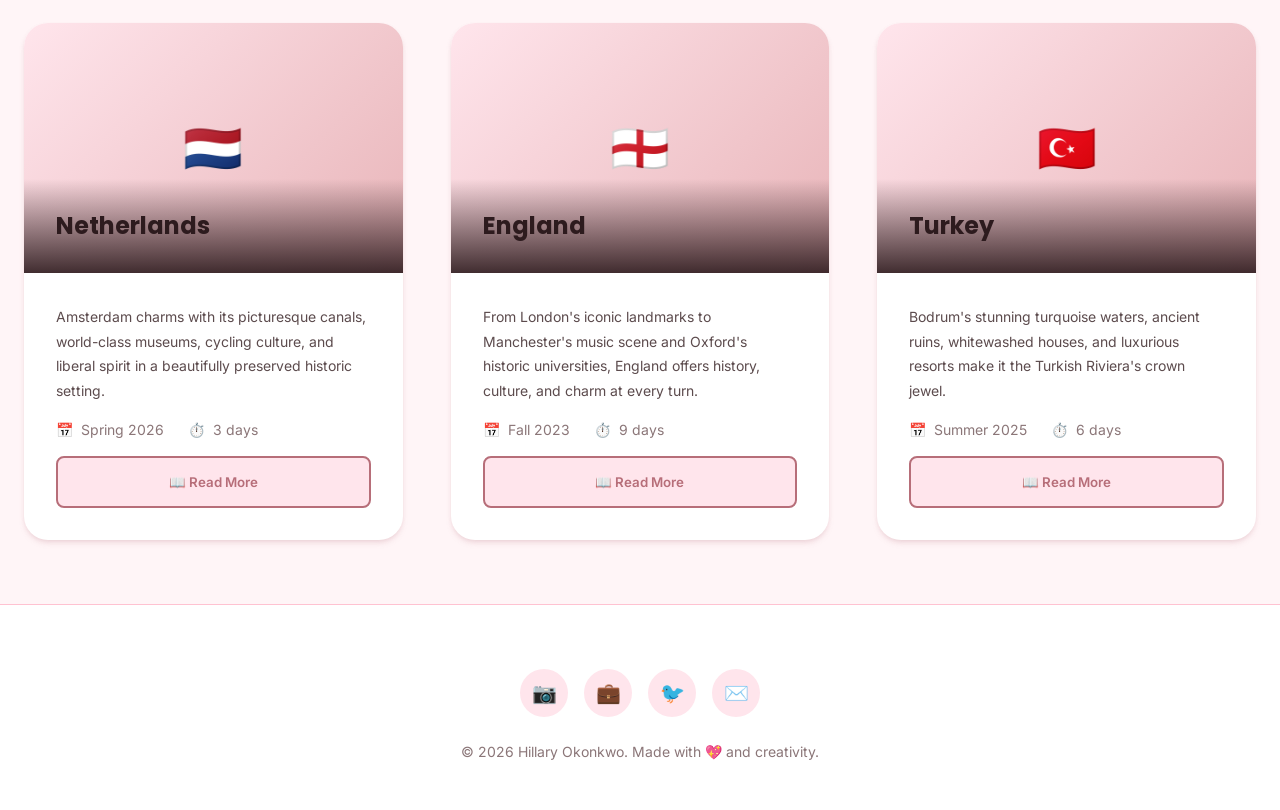
==== commit 0f278a36: "feat: add country cards for Spain, Nigeria, Netherlands, England, and Turkey with travel summaries a" ====
--- a/pages/travel.html
+++ b/pages/travel.html
@@ -253,7 +253,7 @@
               <div class="country-blog">
                 <h3>Falling in Love with Paris</h3>
                 <div class="blog-post">
-                  <p class="blog-date">📅 May 2024</p>
+                  <p class="blog-date">📅 February 2025</p>
                   <div class="blog-content">
                     <p>
                       Paris stole my heart from the moment I arrived. The city exudes romance and elegance at every corner—from the charming cobblestone streets of Montmartre to the grand boulevards lined with cafés. I spent my first morning climbing to the top of the Eiffel Tower at sunrise, watching the city wake up beneath me, and it was absolutely magical.
@@ -263,6 +263,251 @@
                     </p>
                     <p>
                       The food was a revelation! Fresh croissants and café au lait for breakfast, afternoon wine and cheese in Luxembourg Gardens, and unforgettable dinners in cozy bistros. I strolled along the Champs-Élysées, explored the bohemian vibe of Saint-Germain-des-Prés, and watched the Eiffel Tower sparkle at night. Paris taught me to slow down, savor every moment, and embrace the art of living beautifully. C'est magnifique!
+                    </p>
+                  </div>
+                </div>
+              </div>
+            </div>
+          </div>
+        </div>
+        
+        <!-- Country Card 5: Spain -->
+        <div class="country-card">
+          <div class="country-card-header">
+            <div class="country-flag">🇪🇸</div>
+            <div class="country-header-overlay">
+              <h3 class="country-name">Spain</h3>
+            </div>
+          </div>
+          <div class="country-card-body">
+            <p class="country-summary">
+              Barcelona's unique blend of modernist architecture, Mediterranean beaches, and vibrant Catalan culture creates an unforgettable experience.
+            </p>
+            <div class="country-meta">
+              <span class="meta-item"><span class="meta-icon">📅</span> Summer 2023</span>
+              <span class="meta-item"><span class="meta-icon">⏱️</span> 7 days</span>
+            </div>
+            <button class="expand-btn">📖 Read More</button>
+          </div>
+          
+          <div class="country-details">
+            <div class="country-content">
+              <div class="country-gallery">
+                <div class="country-gallery-item">🏛️</div>
+                <div class="country-gallery-item">🏖️</div>
+                <div class="country-gallery-item">🥘</div>
+                <div class="country-gallery-item">⚽</div>
+              </div>
+              
+              <div class="country-blog">
+                <h3>Barcelona: A City of Dreams</h3>
+                <div class="blog-post">
+                  <p class="blog-date">📅 July 2023</p>
+                  <div class="blog-content">
+                    <p>
+                      Barcelona captivated me from the moment I arrived. Gaudí's architectural masterpieces were even more stunning in person—the Sagrada Família left me speechless with its intricate facades and kaleidoscope of colors streaming through stained glass. Park Güell felt like a fairytale with its mosaic-covered structures and panoramic city views.
+                    </p>
+                    <p>
+                      I spent my days wandering Las Ramblas, getting lost in the Gothic Quarter's narrow medieval streets, and relaxing on Barceloneta Beach with the Mediterranean breeze. The food scene was incredible—fresh tapas, authentic paella, and endless sangria. I loved how the city seamlessly blends history and modernity, tradition and innovation.
+                    </p>
+                    <p>
+                      The energy of Barcelona is infectious. From watching FC Barcelona at Camp Nou to experiencing the lively nightlife in El Born, every moment was filled with passion and life. Barcelona taught me to embrace spontaneity, enjoy the simple pleasures, and live with passion. ¡Increíble!
+                    </p>
+                  </div>
+                </div>
+              </div>
+            </div>
+          </div>
+        </div>
+        
+        <!-- Country Card 6: Nigeria -->
+        <div class="country-card">
+          <div class="country-card-header">
+            <div class="country-flag">🇳🇬</div>
+            <div class="country-header-overlay">
+              <h3 class="country-name">Nigeria</h3>
+            </div>
+          </div>
+          <div class="country-card-body">
+            <p class="country-summary">
+              From Lagos' vibrant energy to Abuja's modern elegance, Nigeria showcases incredible diversity, rich culture, and warm hospitality across its cities.
+            </p>
+            <div class="country-meta">
+              <span class="meta-item"><span class="meta-icon">📅</span> Summer 2016</span>
+              <span class="meta-item"><span class="meta-icon">⏱️</span> 3 Months</span>
+            </div>
+            <button class="expand-btn">📖 Read More</button>
+          </div>
+          
+          <div class="country-details">
+            <div class="country-content">
+              <div class="country-gallery">
+                <div class="country-gallery-item">🎭</div>
+                <div class="country-gallery-item">🥁</div>
+                <div class="country-gallery-item">🍲</div>
+                <div class="country-gallery-item">🏙️</div>
+              </div>
+              
+              <div class="country-blog">
+                <h3>Discovering Nigeria's Heart</h3>
+                <div class="blog-post">
+                  <p class="blog-date">📅Summer 2016</p>
+                  <div class="blog-content">
+                    <p>
+                      Nigeria exceeded all expectations! Lagos welcomed me with its incredible energy—the bustling markets of Balogun, the beautiful beaches of Lekki, and the vibrant nightlife of Victoria Island. The city never sleeps, and neither did I! I experienced live Afrobeats performances, tasted incredible jollof rice and suya, and witnessed the entrepreneurial spirit that defines Lagos.
+                    </p>
+                    <p>
+                      In Abuja, I found a different side of Nigeria. The capital city impressed me with its modern infrastructure, green spaces, and landmarks like Aso Rock and the Nigerian National Mosque. I also visited Calabar, where the annual carnival atmosphere was infectious, with colorful parades, traditional dances, and street parties that lasted for days.
+                    </p>
+                    <p>
+                      What struck me most was the warmth and hospitality of Nigerian people. Whether in Lagos, Abuja, or Calabar, I was welcomed with open arms, shared meals, and genuine smiles. The rich cultural heritage—from traditional attire to music and art—is celebrated everywhere. Nigeria taught me about resilience, joy, and the power of community. I left with a full heart and lifelong friends.
+                    </p>
+                  </div>
+                </div>
+              </div>
+            </div>
+          </div>
+        </div>
+        
+        <!-- Country Card 7: Netherlands -->
+        <div class="country-card">
+          <div class="country-card-header">
+            <div class="country-flag">🇳🇱</div>
+            <div class="country-header-overlay">
+              <h3 class="country-name">Netherlands</h3>
+            </div>
+          </div>
+          <div class="country-card-body">
+            <p class="country-summary">
+              Amsterdam charms with its picturesque canals, world-class museums, cycling culture, and liberal spirit in a beautifully preserved historic setting.
+            </p>
+            <div class="country-meta">
+              <span class="meta-item"><span class="meta-icon">📅</span> Spring 2026</span>
+              <span class="meta-item"><span class="meta-icon">⏱️</span> 3 days</span>
+            </div>
+            <button class="expand-btn">📖 Read More</button>
+          </div>
+          
+          <div class="country-details">
+            <div class="country-content">
+              <div class="country-gallery">
+                <div class="country-gallery-item">🚲</div>
+                <div class="country-gallery-item">🌷</div>
+                <div class="country-gallery-item">🏛️</div>
+                <div class="country-gallery-item">⛵</div>
+              </div>
+              
+              <div class="country-blog">
+                <h3>Amsterdam: Canals and Culture</h3>
+                <div class="blog-post">
+                  <p class="blog-date">📅 February 2026/p>
+                  <div class="blog-content">
+                    <p>
+                      Amsterdam was a dream! I arrived during tulip season, and the city was bursting with color. Cycling through the cobblestone streets and over charming bridges felt like stepping into a postcard. The canal ring, a UNESCO World Heritage site, was stunning—I took a boat tour at sunset and saw the 17th-century houses reflected in the water.
+                    </p>
+                    <p>
+                      Art lovers like me are spoiled in Amsterdam. The Rijksmuseum houses Rembrandt's "Night Watch" and Vermeer's masterpieces. The Van Gogh Museum was deeply moving—seeing his evolution as an artist through his letters and paintings. I also loved the quirky Anne Frank House, a sobering reminder of history that stays with you.
+                    </p>
+                    <p>
+                      Beyond the museums, I explored the vibrant Jordaan neighborhood, browsed vintage shops and art galleries, and enjoyed fantastic Indonesian food. The city's tolerance, bike culture, and laid-back atmosphere made me feel instantly at home. Amsterdam taught me to embrace a slower pace, appreciate beauty in everyday moments, and just enjoy the ride—literally!
+                    </p>
+                  </div>
+                </div>
+              </div>
+            </div>
+          </div>
+        </div>
+        
+        <!-- Country Card 8: England -->
+        <div class="country-card">
+          <div class="country-card-header">
+            <div class="country-flag">🏴󠁧󠁢󠁥󠁮󠁧󠁿</div>
+            <div class="country-header-overlay">
+              <h3 class="country-name">England</h3>
+            </div>
+          </div>
+          <div class="country-card-body">
+            <p class="country-summary">
+              From London's iconic landmarks to Manchester's music scene and Oxford's historic universities, England offers history, culture, and charm at every turn.
+            </p>
+            <div class="country-meta">
+              <span class="meta-item"><span class="meta-icon">📅</span> Fall 2023</span>
+              <span class="meta-item"><span class="meta-icon">⏱️</span> 9 days</span>
+            </div>
+            <button class="expand-btn">📖 Read More</button>
+          </div>
+          
+          <div class="country-details">
+            <div class="country-content">
+              <div class="country-gallery">
+                <div class="country-gallery-item">👑</div>
+                <div class="country-gallery-item">☕</div>
+                <div class="country-gallery-item">🎸</div>
+                <div class="country-gallery-item">📚</div>
+              </div>
+              
+              <div class="country-blog">
+                <h3>Exploring England's Cities</h3>
+                <div class="blog-post">
+                  <p class="blog-date">📅 October 2023</p>
+                  <div class="blog-content">
+                    <p>
+                      London blew me away with its perfect blend of tradition and modernity. I saw Big Ben, walked across Tower Bridge, and watched the Changing of the Guard at Buckingham Palace. The West End theater scene was phenomenal—I caught three shows! I spent hours in the British Museum and Tate Modern, explored trendy neighborhoods like Shoreditch and Notting Hill, and enjoyed afternoon tea at a historic hotel.
+                    </p>
+                    <p>
+                      Manchester surprised me with its industrial heritage turned creative hub. The Northern Quarter's street art, independent cafes, and vintage shops were amazing. I visited the iconic Old Trafford stadium and explored the Museum of Science and Industry. The music scene is legendary—I caught live bands in intimate venues where Oasis and The Smiths once played.
+                    </p>
+                    <p>
+                      Oxford was pure magic with its ancient university colleges, stunning architecture, and literary history. Walking through Christ Church College (yes, the Harry Potter dining hall!), punting on the River Cherwell, and browsing the Bodleian Library felt like traveling through time. England's diversity—from London's cosmopolitan energy to Manchester's grit to Oxford's elegance—showed me how one country can contain so many contrasts. Brilliant!
+                    </p>
+                  </div>
+                </div>
+              </div>
+            </div>
+          </div>
+        </div>
+        
+        <!-- Country Card 9: Turkey -->
+        <div class="country-card">
+          <div class="country-card-header">
+            <div class="country-flag">🇹🇷</div>
+            <div class="country-header-overlay">
+              <h3 class="country-name">Turkey</h3>
+            </div>
+          </div>
+          <div class="country-card-body">
+            <p class="country-summary">
+              Bodrum's stunning turquoise waters, ancient ruins, whitewashed houses, and luxurious resorts make it the Turkish Riviera's crown jewel.
+            </p>
+            <div class="country-meta">
+              <span class="meta-item"><span class="meta-icon">📅</span> Summer 2025</span>
+              <span class="meta-item"><span class="meta-icon">⏱️</span> 6 days</span>
+            </div>
+            <button class="expand-btn">📖 Read More</button>
+          </div>
+          
+          <div class="country-details">
+            <div class="country-content">
+              <div class="country-gallery">
+                <div class="country-gallery-item">🏖️</div>
+                <div class="country-gallery-item">⛵</div>
+                <div class="country-gallery-item">🏛️</div>
+                <div class="country-gallery-item">🌅</div>
+              </div>
+              
+              <div class="country-blog">
+                <h3>Bodrum: The Turkish Paradise</h3>
+                <div class="blog-post">
+                  <p class="blog-date">📅 June 2025</p>
+                  <div class="blog-content">
+                    <p>
+                      Bodrum was absolute paradise! The Aegean coastline's crystal-clear turquoise waters were the most beautiful I've ever seen. I spent my days relaxing on pristine beaches, swimming in hidden coves, and taking boat trips to nearby islands. The beaches at Bitez and Gümüslük were stunning, with warm, calm waters perfect for swimming and snorkeling.
+                    </p>
+                    <p>
+                      History came alive in Bodrum. I explored the magnificent Bodrum Castle, built by Knights Hospitaller in the 15th century, which now houses the Museum of Underwater Archaeology. The ancient ruins of Mausoleum at Halicarnassus, one of the Seven Wonders of the Ancient World, were fascinating. Walking through the old town's narrow streets with whitewashed houses and bougainvillea was enchanting.
+                    </p>
+                    <p>
+                      The nightlife and food scene exceeded all expectations! Fresh seafood by the marina, traditional mezes, and endless Turkish tea and baklava. The sunset views from Bodrum's waterfront are legendary—I watched the sun dip into the Aegean while sipping Turkish coffee. Bodrum perfectly balances relaxation, adventure, history, and luxury. It's where East meets West in the most beautiful way. I'm already planning my return!
                     </p>
                   </div>
                 </div>
